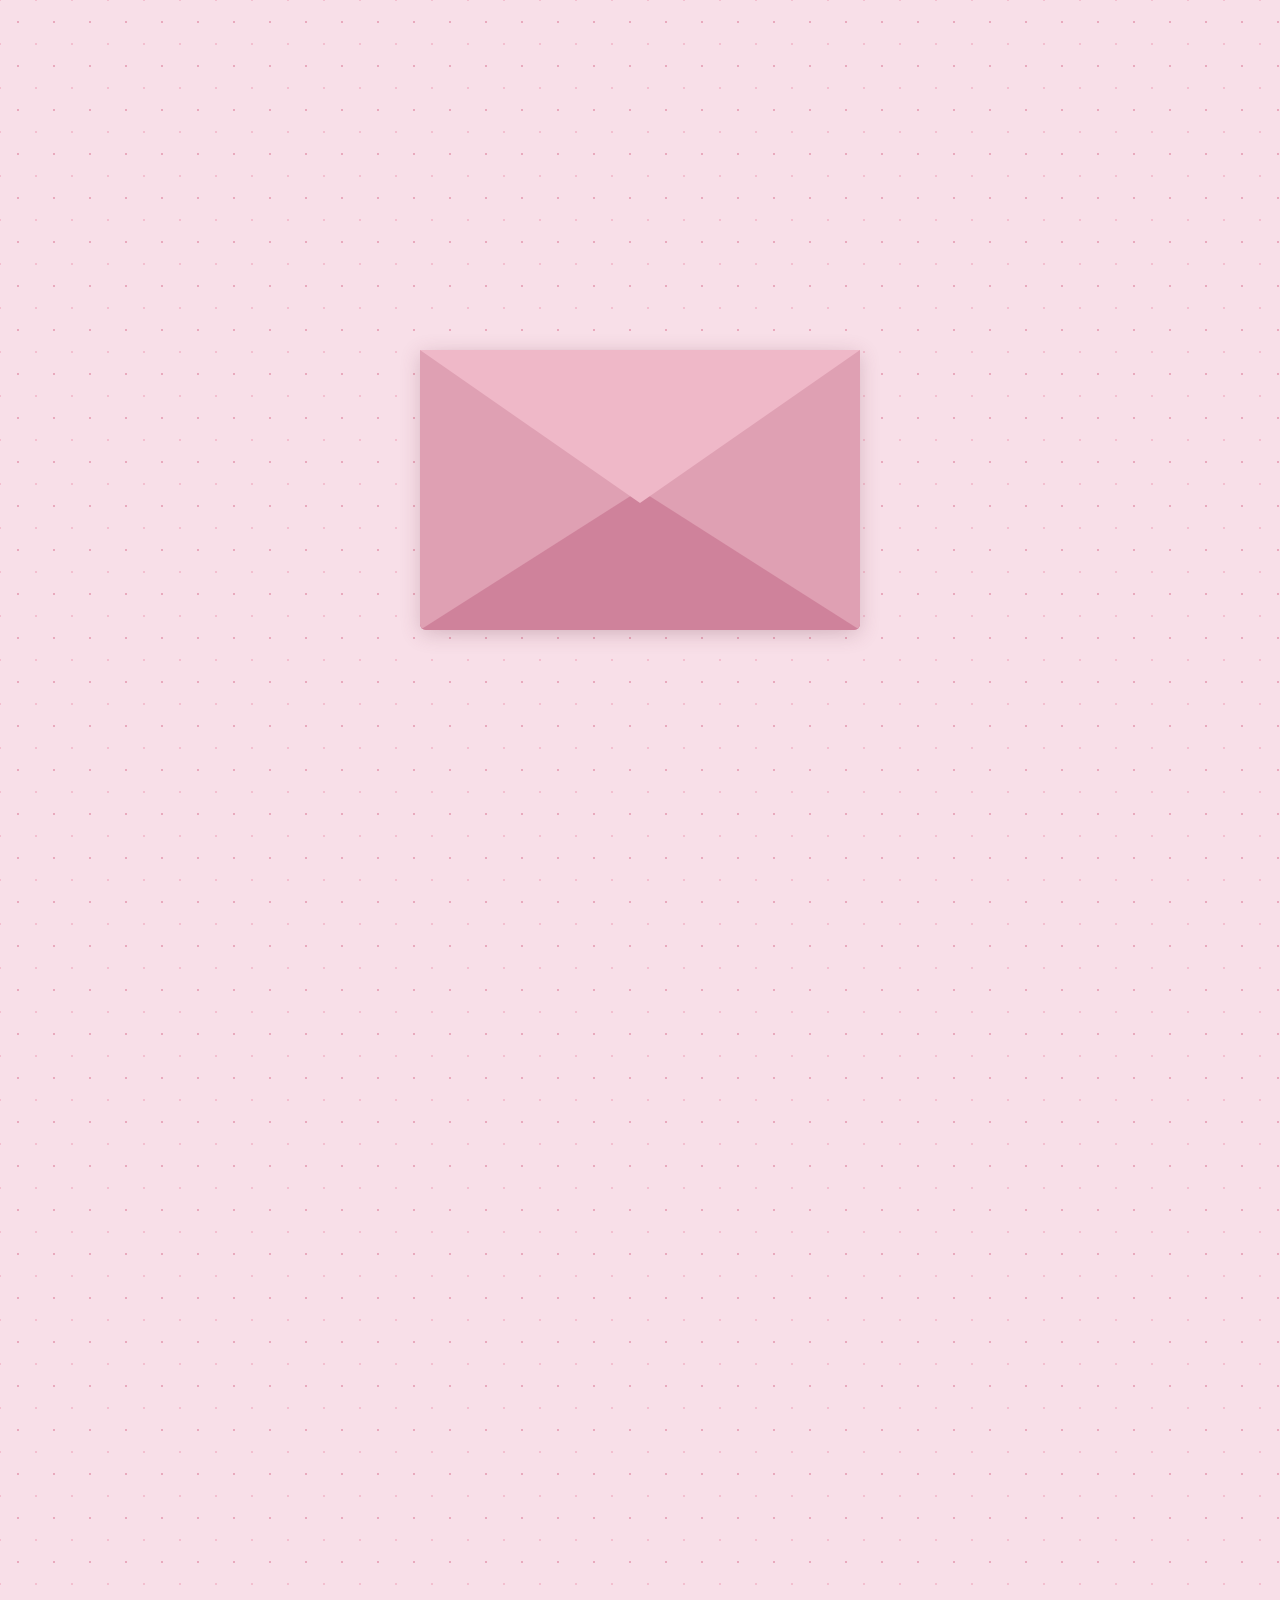
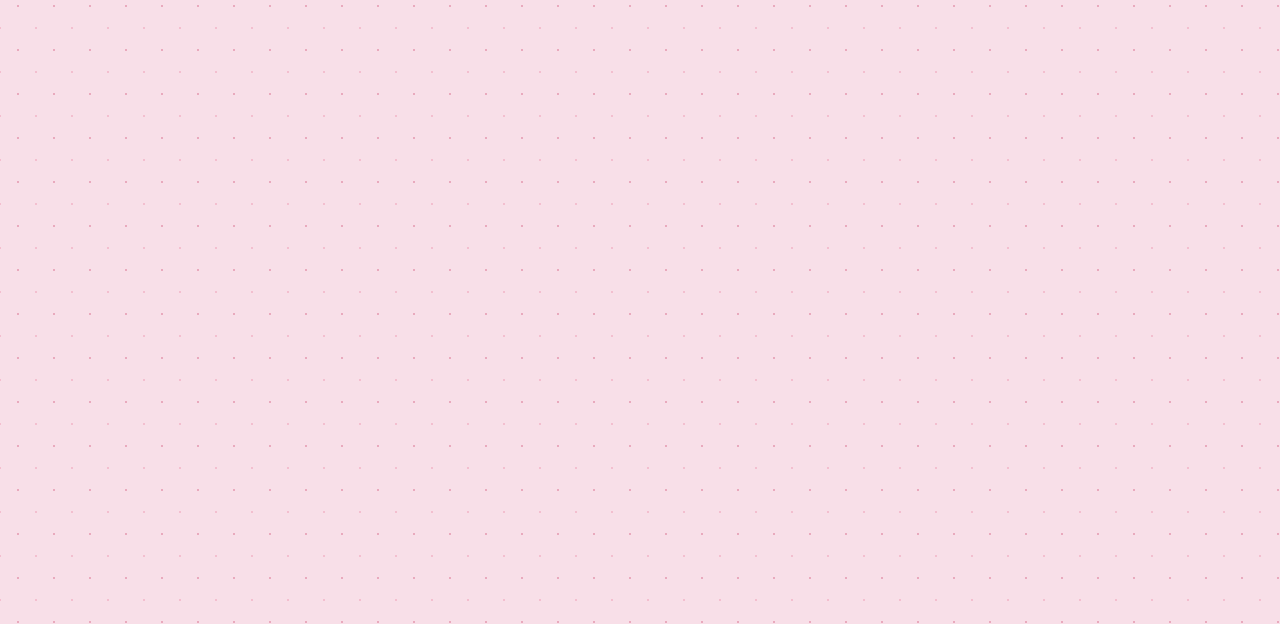
==== index.html @ 293bd26d "make portrait" ====
<!DOCTYPE html>
<html lang="en">
  <head>
    <meta charset="UTF-8" />
    <title>Birthday party invitation</title>
    <link rel="preconnect" href="https://fonts.googleapis.com" />
    <link rel="preconnect" href="https://fonts.gstatic.com" crossorigin />
    <link
      href="https://fonts.googleapis.com/css2?family=Carattere&display=swap"
      rel="stylesheet" />
    <link rel="stylesheet" href="style.css" />
  </head>
  <body>
    <div class="envelope-wrapper">
      <div id="envelope" class="close" role="button" tabindex="0" aria-label="Open birthday invitation" aria-expanded="false">
        <div class="front flap"></div>
        <div class="front pocket"></div>
        <div class="letter">
          <div class="words line2">Dear Guest,</div>
          <div class="words line3">You're invited to celebrate...</div>
        </div>
        <div class="confetti-container">
          <div class="confetti a1"></div>
          <div class="confetti a2"></div>
          <div class="confetti a3"></div>
          <div class="confetti a4"></div>
          <div class="confetti a5"></div>
        </div>
      </div>
    </div>
    <main id="invitation" class="invitation" aria-hidden="true">
      <div class="invitation-layout">
        <img class="invitation-image" src="invite.svg" alt="Birthday party invitation" />
        <div class="invitation-actions">
          <div class="rsvp-control">
            <a class="rsvp-link" href="https://partiful.com/events/" target="_blank" rel="noopener noreferrer" aria-label="Go to the RSVP page">
              <img src="rsvp.jpeg" alt="RSVP" />
            </a>
            <span class="rsvp-label">rsvp</span>
          </div>
          <div class="spotify-control">
            <a class="spotify-link" href="https://open.spotify.com/" target="_blank" rel="noopener noreferrer" aria-label="Open the Spotify playlist">
              <img src="vinyl.svg" alt="Spotify playlist" />
            </a>
            <span class="spotify-label">song requests</span>
          </div>
        </div>
      </div>
    </main>
    <script src="https://cdnjs.cloudflare.com/ajax/libs/jquery/3.5.1/jquery.min.js"></script>
    <script src="script.js"></script>
  </body>
</html>
---- style.css ----
#envelope {
  position: relative;
  width: 440px;
  height: 280px;
  border-bottom-left-radius: 6px;
  border-bottom-right-radius: 6px;
  margin-left: auto;
  margin-right: auto;
  top: 0;
  background-color: #e7a0b4;
  box-shadow: 0 4px 20px rgba(117, 63, 78, 0.24);
}

.front {
  position: absolute;
  width: 0;
  height: 0;
  z-index: 3;
}

.flap {
  border-left: 220px solid transparent;
  border-right: 220px solid transparent;
  border-bottom: 128px solid transparent;
  border-top: 153px solid #efb8c8;
  transform-origin: top;
  pointer-events: none;
}

.pocket {
  border-left: 220px solid #dfa0b3;
  border-right: 220px solid #dfa0b3;
  border-bottom: 140px solid #cf829b;
  border-top: 140px solid transparent;
  border-bottom-left-radius: 6px;
  border-bottom-right-radius: 6px;
}

.letter {
  position: relative;
  background-color: #fffdf8;
  width: 90%;
  margin-left: auto;
  margin-right: auto;
  height: 90%;
  top: 5%;
  border-radius: 6px;
  border: 2px solid #d96b8a;
  box-sizing: border-box;
  box-shadow: 0 2px 26px rgba(0, 0, 0, 0.12);
  font-family: "Carattere", cursive;
}

.letter:after {
  content: "";
  position: absolute;
  top: 0;
  bottom: 0;
  left: 0;
  right: 0;
  border: 1px solid #efb8c8;
  border-radius: 3px;
  inset: 8px;
}

.words {
  position: absolute;
  left: 10%;
  width: 80%;
  height: 14%;
  background-color: transparent;
}

.words.line2 {
  top: 30%;
  text-align: center;
  font-size: 1.8rem;
}

.words.line3 {
  top: 50%;
  font-size: 1.8rem;
  text-align: center;
}

.open .flap {
  transform: rotateX(180deg);
  transition: transform 0.4s ease, z-index 0.6s;
  z-index: 1;
}

.close .flap {
  transform: rotateX(0deg);
  transition: transform 0.4s 0.6s ease, z-index 1s;
  z-index: 5;
}

.close .letter {
  transform: translateY(0px);
  transition: transform 0.4s ease, z-index 1s;
  z-index: 1;
}

.open .letter {
  transform: translateY(-190px);
  transition: transform 0.4s 0.6s ease, z-index 0.6s;
  z-index: 2;
}

.confetti-container {
  position: absolute;
  top: 110px;
  left: 0;
  right: 0;
  z-index: 2;
}

.confetti {
  position: absolute;
  bottom: 0;
  width: 10px;
  height: 22px;
  border-radius: 2px;
  pointer-events: none;
}

.confetti:nth-child(1) {
  left: 20%;
  background: #f4b942;
  transform: rotate(18deg);
}

.confetti:nth-child(2) {
  left: 55%;
  background: #35a7a0;
  transform: rotate(-22deg);
}

.confetti:nth-child(3) {
  left: 10%;
  background: #ed6a5a;
  transform: rotate(35deg);
}

.confetti:nth-child(4) {
  left: 72%;
  background: #7b61a8;
  transform: rotate(-12deg);
}

.confetti:nth-child(5) {
  left: 38%;
  background: #f28f3b;
  transform: rotate(28deg);
}

.close .confetti-container .confetti {
  opacity: 0;
  animation: none;
}

.confetti.a1 {
  transform: scale(0.6);
  opacity: 0;
  animation: slideUp 4s linear 1, sideSway 2s ease-in-out 4 alternate;
  animation-fill-mode: forwards;
  animation-delay: 0.7s;
}

.confetti.a2 {
  transform: scale(1);
  opacity: 0;
  animation: slideUp 5s linear 1, sideSway 4s ease-in-out 2 alternate;
  animation-fill-mode: forwards;
  animation-delay: 0.7s;
}

.confetti.a3 {
  transform: scale(0.8);
  opacity: 0;
  animation: slideUp 7s linear 1, sideSway 2s ease-in-out 6 alternate;
  animation-fill-mode: forwards;
  animation-delay: 0.7s;
}

.confetti.a4,
.confetti.a5 {
  opacity: 0;
  animation: slideUp 6s linear 1, sideSway 3s ease-in-out 4 alternate;
  animation-fill-mode: forwards;
  animation-delay: 0.7s;
}

@keyframes slideUp {
  0% {
    top: 0;
    opacity: 0;
  }
  5% {
    opacity: 1;
  }
  100% {
    top: -600px;
    opacity: 0;
  }
}
@keyframes sideSway {
  0% {
    margin-left: 0px;
  }
  100% {
    margin-left: 50px;
  }
}
.envelope-wrapper {
  height: 100vh;
  display: flex;
  align-items: center;
  justify-content: center;
  transform: translateY(40px);
}

body {
  overflow-x: hidden;
  color: #3d3040;
  margin: 0;
  min-height: 100vh;
  background-color: #f8dfe8;
  background-image: radial-gradient(#e9aabd 1px, transparent 1px), radial-gradient(#f3bfcf 1px, transparent 1px);
  background-position: 0 0, 18px 22px;
  background-size: 36px 44px;
}

.envelope-wrapper {
  position: relative;
  z-index: 2;
  transition: opacity 0.7s ease, transform 0.8s ease;
}

#envelope {
  cursor: pointer;
  transition: transform 0.25s ease, box-shadow 0.25s ease;
}

#envelope:hover,
#envelope:focus-visible {
  transform: translateY(-8px) rotate(-1deg);
  box-shadow: 0 16px 30px rgba(114, 61, 50, 0.28);
  outline: none;
}

#envelope.open {
  cursor: default;
}

.open .flap,
.open .letter {
  transition-duration: 0.65s;
}

.invitation {
  display: grid;
  min-height: 100vh;
  place-items: center;
  padding: 8rem 1.5rem;
  box-sizing: border-box;
  opacity: 0;
  transform: translateY(30px);
  pointer-events: none;
  transition: opacity 0.9s ease, transform 0.9s ease;
}

.invitation-layout {
  display: grid;
  grid-template-columns: 1fr;
  justify-items: center;
  gap: 2.5rem;
  width: min(100%, 760px);
}

.invitation.is-visible {
  opacity: 1;
  transform: translateY(0);
  pointer-events: auto;
}

.invitation-image {
  display: block;
  width: min(100%, 620px);
  height: auto;
  box-shadow: 12px 12px 0 rgba(217, 83, 79, 0.16);
}

.invitation-actions {
  display: flex;
  align-items: flex-start;
  justify-content: center;
  gap: 2.5rem;
}

.rsvp-control {
  display: grid;
  justify-items: center;
  gap: 0.15rem;
}

.rsvp-link {
  display: block;
  width: 120px;
  height: 120px;
  aspect-ratio: 1;
  padding: 3px;
  box-sizing: border-box;
  background: #d96b8a;
  border-radius: 50%;
  filter: drop-shadow(0 8px 18px rgba(117, 63, 78, 0.2));
  transition: filter 0.2s ease;
}

.rsvp-link img {
  display: block;
  width: 100%;
  height: 100%;
  object-fit: cover;
  border-radius: 50%;
}

.rsvp-link:hover,
.rsvp-link:focus-visible {
  animation: rsvpShake 0.45s ease-in-out;
  filter: drop-shadow(0 0 0 #d96b8a) drop-shadow(0 0 8px #d96b8a);
  outline: none;
}

.rsvp-label {
  color: #a94065;
  font-family: "Carattere", cursive;
  font-size: 1.25rem;
  opacity: 0;
  transform: translateY(-4px);
  transition: opacity 0.2s ease, transform 0.2s ease;
}

.rsvp-link:hover + .rsvp-label,
.rsvp-link:focus-visible + .rsvp-label {
  opacity: 1;
  transform: translateY(0);
}

.spotify-link {
  display: block;
  width: 120px;
  border-radius: 50%;
  box-shadow: 0 8px 18px rgba(117, 63, 78, 0.2);
  transition: box-shadow 0.2s ease;
}

.spotify-control {
  display: grid;
  justify-items: center;
  gap: 0.15rem;
}

.spotify-label {
  color: #a94065;
  font-family: "Carattere", cursive;
  font-size: 1.25rem;
  opacity: 0;
  transform: translateY(-4px);
  transition: opacity 0.2s ease, transform 0.2s ease;
}

.spotify-control:hover .spotify-label,
.spotify-control:focus-within .spotify-label {
  opacity: 1;
  transform: translateY(0);
}

.spotify-link img {
  display: block;
  width: 100%;
  height: auto;
  border-radius: 50%;
}

.spotify-link:hover,
.spotify-link:focus-visible {
  animation: recordSpin 1.2s linear infinite;
  outline: 3px solid #d96b8a;
  outline-offset: 5px;
}

@keyframes recordSpin {
  to {
    transform: rotate(360deg);
  }
}

@keyframes rsvpShake {
  0%,
  100% {
    transform: rotate(0deg);
  }
  25% {
    transform: rotate(-5deg) translateX(-3px);
  }
  75% {
    transform: rotate(5deg) translateX(3px);
  }
}

@media (max-width: 600px) {
  .envelope-wrapper {
    transform: translateY(10px) scale(0.72);
    transform-origin: center;
  }

  .invitation {
    padding: 5rem 1rem;
  }

  .invitation-image {
    box-shadow: 7px 7px 0 rgba(217, 83, 79, 0.16);
  }
}
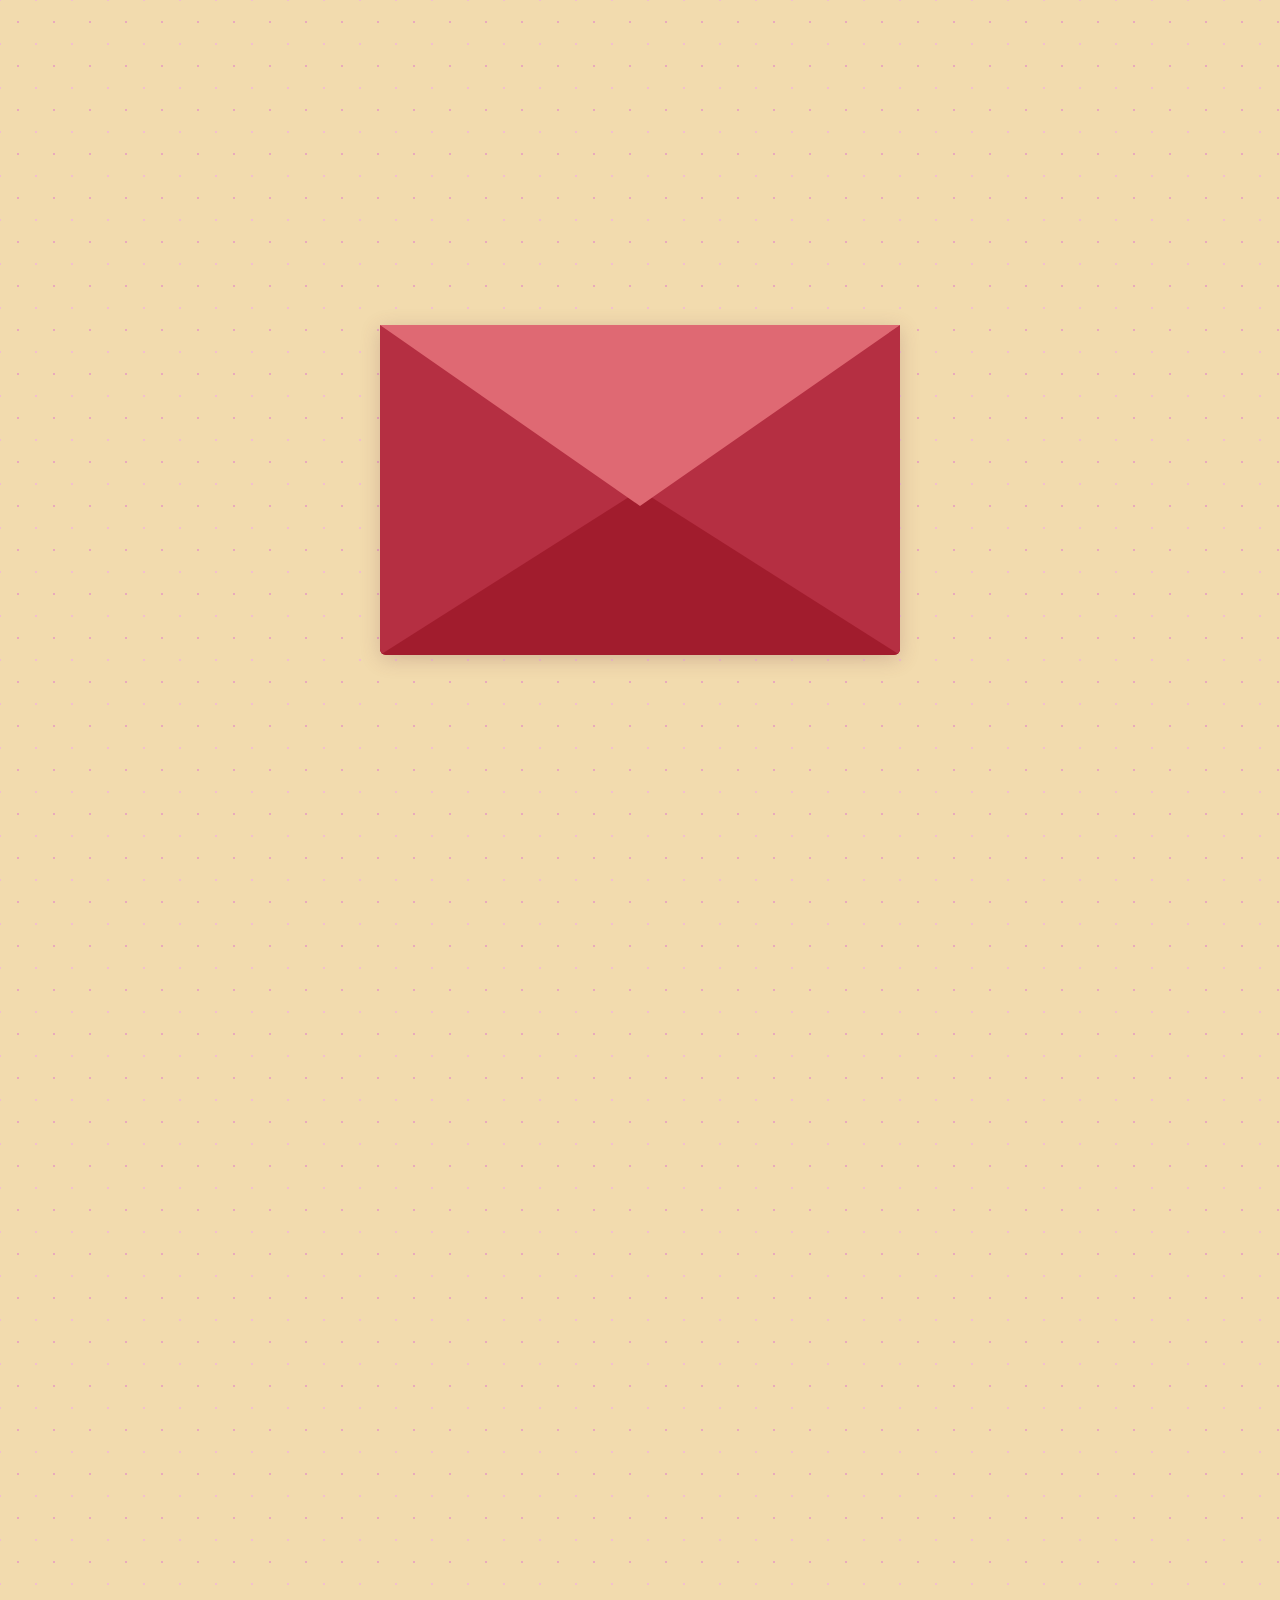
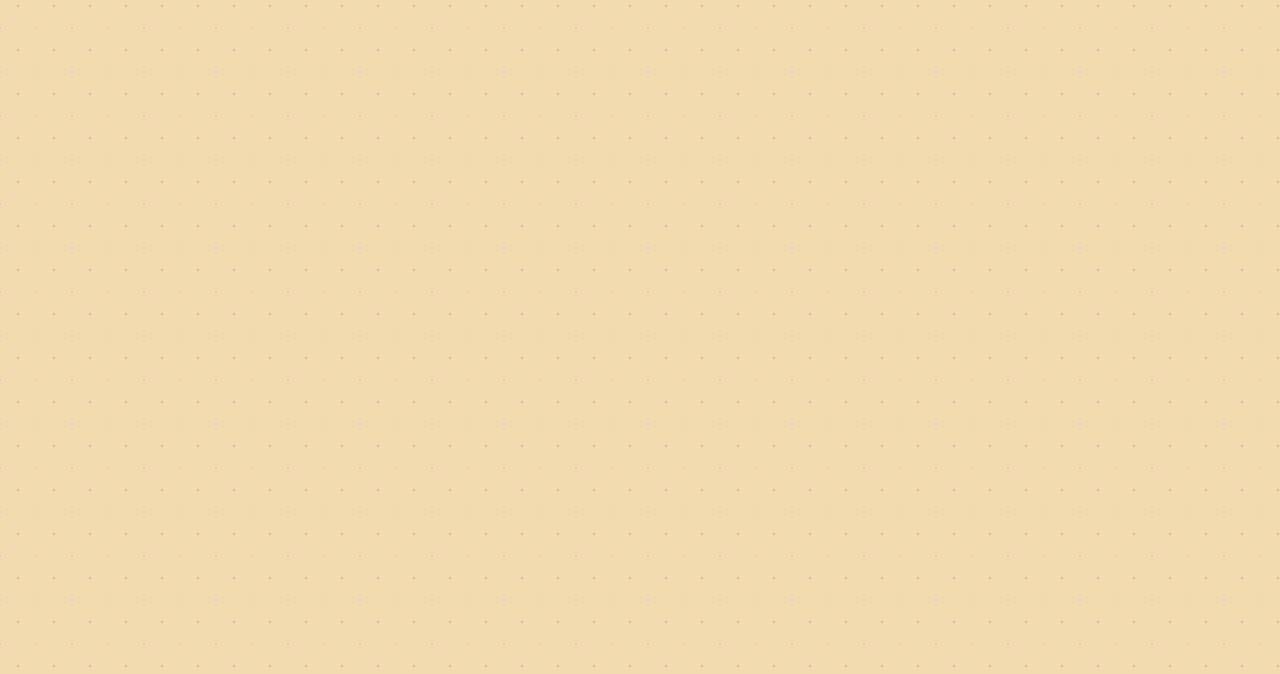
==== commit b6c4c85c: "adds new icons, real invite and links" ====
--- a/index.html
+++ b/index.html
@@ -16,8 +16,7 @@
         <div class="front flap"></div>
         <div class="front pocket"></div>
         <div class="letter">
-          <div class="words line2">Dear Guest,</div>
-          <div class="words line3">You're invited to celebrate...</div>
+          <div class="words line">Dear Guest,</div>
         </div>
         <div class="confetti-container">
           <div class="confetti a1"></div>
@@ -30,16 +29,24 @@
     </div>
     <main id="invitation" class="invitation" aria-hidden="true">
       <div class="invitation-layout">
-        <img class="invitation-image" src="invite.svg" alt="Birthday party invitation" />
+        <button class="invitation-zoom" type="button" aria-label="View invitation larger">
+          <img class="invitation-image" src="invite.png" alt="Birthday party invitation" />
+        </button>
         <div class="invitation-actions">
           <div class="rsvp-control">
-            <a class="rsvp-link" href="https://partiful.com/events/" target="_blank" rel="noopener noreferrer" aria-label="Go to the RSVP page">
-              <img src="rsvp.jpeg" alt="RSVP" />
+            <a class="rsvp-link" href="https://partiful.com/e/xofQzETdqb0BGZr73idT" target="_blank" rel="noopener noreferrer" aria-label="Go to the RSVP page">
+              <img src="rsvp.png" alt="RSVP" />
             </a>
             <span class="rsvp-label">rsvp</span>
           </div>
+          <div class="venue-control">
+            <a class="venue-link" href="https://www.google.com/maps/place/P%C3%9ARL+Barbican/@51.5205556,-0.1006305,17z/data=!3m1!4b1!4m6!3m5!1s0x48761bf60373f855:0xc0ab919cf98aa048!8m2!3d51.5205556!4d-0.0980556!16s%2Fg%2F11ms7d8zxk" target="_blank" rel="noopener noreferrer" aria-label="Open the venue location">
+              <img src="venue.png" alt="Venue" />
+            </a>
+            <span class="venue-label">venue</span>
+          </div>
           <div class="spotify-control">
-            <a class="spotify-link" href="https://open.spotify.com/" target="_blank" rel="noopener noreferrer" aria-label="Open the Spotify playlist">
+            <a class="spotify-link" href="https://open.spotify.com/playlist/0o79EeUhriAtnJVMAKlaz8?si=aab25e86131a46db&pt=e0f8520f76dee142ecedc3741c4094bd" target="_blank" rel="noopener noreferrer" aria-label="Open the Spotify playlist">
               <img src="vinyl.svg" alt="Spotify playlist" />
             </a>
             <span class="spotify-label">song requests</span>
@@ -47,6 +54,10 @@
         </div>
       </div>
     </main>
+    <div id="image-modal" class="image-modal" hidden>
+      <button class="image-modal-close" type="button" aria-label="Close enlarged invitation">Close</button>
+      <img src="invite.png" alt="Birthday party invitation enlarged" />
+    </div>
     <script src="https://cdnjs.cloudflare.com/ajax/libs/jquery/3.5.1/jquery.min.js"></script>
     <script src="script.js"></script>
   </body>
--- a/style.css
+++ b/style.css
@@ -1,13 +1,20 @@
+@font-face {
+  font-family: "Silk Factory";
+  src: url("fonts/SilkFactory-Regular.ttf") format("truetype");
+  font-weight: normal;
+  font-style: normal;
+}
+
 #envelope {
   position: relative;
-  width: 440px;
-  height: 280px;
+  width: 520px;
+  height: 330px;
   border-bottom-left-radius: 6px;
   border-bottom-right-radius: 6px;
   margin-left: auto;
   margin-right: auto;
   top: 0;
-  background-color: #e7a0b4;
+  background-color: #c44755;
   box-shadow: 0 4px 20px rgba(117, 63, 78, 0.24);
 }
 
@@ -19,19 +26,19 @@
 }
 
 .flap {
-  border-left: 220px solid transparent;
-  border-right: 220px solid transparent;
-  border-bottom: 128px solid transparent;
-  border-top: 153px solid #efb8c8;
+  border-left: 260px solid transparent;
+  border-right: 260px solid transparent;
+  border-bottom: 151px solid transparent;
+  border-top: 181px solid #df6973;
   transform-origin: top;
   pointer-events: none;
 }
 
 .pocket {
-  border-left: 220px solid #dfa0b3;
-  border-right: 220px solid #dfa0b3;
-  border-bottom: 140px solid #cf829b;
-  border-top: 140px solid transparent;
+  border-left: 260px solid #b52f42;
+  border-right: 260px solid #b52f42;
+  border-bottom: 165px solid #a11c2d;
+  border-top: 165px solid transparent;
   border-bottom-left-radius: 6px;
   border-bottom-right-radius: 6px;
 }
@@ -45,7 +52,7 @@
   height: 90%;
   top: 5%;
   border-radius: 6px;
-  border: 2px solid #d96b8a;
+  border: 2px solid #c94f5b;
   box-sizing: border-box;
   box-shadow: 0 2px 26px rgba(0, 0, 0, 0.12);
   font-family: "Carattere", cursive;
@@ -58,7 +65,7 @@
   bottom: 0;
   left: 0;
   right: 0;
-  border: 1px solid #efb8c8;
+  border: 1px solid #e56f78;
   border-radius: 3px;
   inset: 8px;
 }
@@ -71,16 +78,10 @@
   background-color: transparent;
 }
 
-.words.line2 {
-  top: 30%;
+.words.line {
+  top: 40%;
   text-align: center;
-  font-size: 1.8rem;
-}
-
-.words.line3 {
-  top: 50%;
-  font-size: 1.8rem;
-  text-align: center;
+  font-size: 2.7rem;
 }
 
 .open .flap {
@@ -102,14 +103,14 @@
 }
 
 .open .letter {
-  transform: translateY(-190px);
+  transform: translateY(-225px);
   transition: transform 0.4s 0.6s ease, z-index 0.6s;
   z-index: 2;
 }
 
 .confetti-container {
   position: absolute;
-  top: 110px;
+  top: 130px;
   left: 0;
   right: 0;
   z-index: 2;
@@ -118,39 +119,39 @@
 .confetti {
   position: absolute;
   bottom: 0;
-  width: 10px;
-  height: 22px;
+  width: 12px;
+  height: 26px;
   border-radius: 2px;
   pointer-events: none;
 }
 
 .confetti:nth-child(1) {
   left: 20%;
-  background: #f4b942;
+  background: #ffd6e0;
   transform: rotate(18deg);
 }
 
 .confetti:nth-child(2) {
   left: 55%;
-  background: #35a7a0;
+  background: #f5b6c6;
   transform: rotate(-22deg);
 }
 
 .confetti:nth-child(3) {
   left: 10%;
-  background: #ed6a5a;
+  background: #ffc4d2;
   transform: rotate(35deg);
 }
 
 .confetti:nth-child(4) {
   left: 72%;
-  background: #7b61a8;
+  background: #eea1b5;
   transform: rotate(-12deg);
 }
 
 .confetti:nth-child(5) {
   left: 38%;
-  background: #f28f3b;
+  background: #ffe5eb;
   transform: rotate(28deg);
 }
 
@@ -225,13 +226,14 @@
   color: #3d3040;
   margin: 0;
   min-height: 100vh;
-  background-color: #f8dfe8;
+  background-color: #f2dbae;
   background-image: radial-gradient(#e9aabd 1px, transparent 1px), radial-gradient(#f3bfcf 1px, transparent 1px);
   background-position: 0 0, 18px 22px;
   background-size: 36px 44px;
 }
 
 .envelope-wrapper {
+  max-width: 100vw;
   position: relative;
   z-index: 2;
   transition: opacity 0.7s ease, transform 0.8s ease;
@@ -274,7 +276,7 @@
   display: grid;
   grid-template-columns: 1fr;
   justify-items: center;
-  gap: 2.5rem;
+  gap: 2rem;
   width: min(100%, 760px);
 }
 
@@ -284,35 +286,50 @@
   pointer-events: auto;
 }
 
+.invitation-zoom {
+  display: block;
+  width: min(100%, 620px);
+  padding: 0;
+  border: 0;
+  background: transparent;
+  cursor: zoom-in;
+}
+
 .invitation-image {
   display: block;
-  width: min(100%, 620px);
+  width: 100%;
   height: auto;
   box-shadow: 12px 12px 0 rgba(217, 83, 79, 0.16);
+  transition: transform 0.25s ease, box-shadow 0.25s ease;
+}
+
+.invitation-zoom:hover .invitation-image,
+.invitation-zoom:focus-visible .invitation-image {
+  transform: translateY(-4px);
+  box-shadow: 14px 16px 0 rgba(217, 83, 79, 0.2);
+}
+
+.invitation-zoom:focus-visible {
+  outline: 3px solid #d96b8a;
+  outline-offset: 7px;
 }
 
 .invitation-actions {
   display: flex;
-  align-items: flex-start;
+  align-items: flex-end;
   justify-content: center;
-  gap: 2.5rem;
+  gap: 2rem;
 }
 
 .rsvp-control {
   display: grid;
   justify-items: center;
-  gap: 0.15rem;
+  gap: 0.35rem;
 }
 
 .rsvp-link {
   display: block;
-  width: 120px;
-  height: 120px;
-  aspect-ratio: 1;
-  padding: 3px;
-  box-sizing: border-box;
-  background: #d96b8a;
-  border-radius: 50%;
+  width: 110px;
   filter: drop-shadow(0 8px 18px rgba(117, 63, 78, 0.2));
   transition: filter 0.2s ease;
 }
@@ -320,36 +337,24 @@
 .rsvp-link img {
   display: block;
   width: 100%;
-  height: 100%;
-  object-fit: cover;
-  border-radius: 50%;
+  height: auto;
 }
 
 .rsvp-link:hover,
 .rsvp-link:focus-visible {
   animation: rsvpShake 0.45s ease-in-out;
-  filter: drop-shadow(0 0 0 #d96b8a) drop-shadow(0 0 8px #d96b8a);
   outline: none;
 }
 
 .rsvp-label {
   color: #a94065;
-  font-family: "Carattere", cursive;
+  font-family: "Silk Factory", cursive;
   font-size: 1.25rem;
-  opacity: 0;
-  transform: translateY(-4px);
-  transition: opacity 0.2s ease, transform 0.2s ease;
-}
-
-.rsvp-link:hover + .rsvp-label,
-.rsvp-link:focus-visible + .rsvp-label {
-  opacity: 1;
-  transform: translateY(0);
 }
 
 .spotify-link {
   display: block;
-  width: 120px;
+  width: 110px;
   border-radius: 50%;
   box-shadow: 0 8px 18px rgba(117, 63, 78, 0.2);
   transition: box-shadow 0.2s ease;
@@ -358,22 +363,13 @@
 .spotify-control {
   display: grid;
   justify-items: center;
-  gap: 0.15rem;
+  gap: 0.35rem;
 }
 
 .spotify-label {
   color: #a94065;
-  font-family: "Carattere", cursive;
+  font-family: "Silk Factory", cursive;
   font-size: 1.25rem;
-  opacity: 0;
-  transform: translateY(-4px);
-  transition: opacity 0.2s ease, transform 0.2s ease;
-}
-
-.spotify-control:hover .spotify-label,
-.spotify-control:focus-within .spotify-label {
-  opacity: 1;
-  transform: translateY(0);
 }
 
 .spotify-link img {
@@ -386,8 +382,38 @@
 .spotify-link:hover,
 .spotify-link:focus-visible {
   animation: recordSpin 1.2s linear infinite;
-  outline: 3px solid #d96b8a;
-  outline-offset: 5px;
+  outline: none;
+}
+
+.venue-control {
+  display: grid;
+  justify-items: center;
+  gap: 0.35rem;
+}
+
+.venue-link {
+  display: block;
+  width: 110px;
+  text-decoration: none;
+  filter: drop-shadow(0 8px 18px rgba(117, 63, 78, 0.2));
+}
+
+.venue-link img {
+  display: block;
+  width: 100%;
+  height: auto;
+}
+
+.venue-link:hover,
+.venue-link:focus-visible {
+  animation: rsvpShake 0.45s ease-in-out;
+  outline: none;
+}
+
+.venue-label {
+  color: #a94065;
+  font-family: "Silk Factory", cursive;
+  font-size: 1.25rem;
 }
 
 @keyframes recordSpin {
@@ -409,9 +435,50 @@
   }
 }
 
+.image-modal {
+  position: fixed;
+  inset: 0;
+  z-index: 20;
+  display: grid;
+  place-items: center;
+  padding: 2rem;
+  background: rgba(61, 48, 64, 0.82);
+}
+
+.image-modal[hidden] {
+  display: none;
+}
+
+.image-modal img {
+  display: block;
+  max-width: min(92vw, 760px);
+  max-height: 90vh;
+  width: auto;
+  height: auto;
+  box-shadow: 0 18px 45px rgba(0, 0, 0, 0.3);
+}
+
+.image-modal-close {
+  position: absolute;
+  top: 1rem;
+  right: 1rem;
+  padding: 0.6rem 0.9rem;
+  border: 1px solid #fff8f5;
+  color: #fff8f5;
+  background: transparent;
+  font: 700 0.75rem Georgia, serif;
+  letter-spacing: 0.08em;
+  text-transform: uppercase;
+  cursor: pointer;
+}
+
+.modal-open {
+  overflow: hidden;
+}
+
 @media (max-width: 600px) {
   .envelope-wrapper {
-    transform: translateY(10px) scale(0.72);
+    transform: translateY(10px) scale(min(0.72, calc((100vw - 1rem) / 520)));
     transform-origin: center;
   }
 
@@ -419,7 +486,33 @@
     padding: 5rem 1rem;
   }
 
+  .invitation-zoom {
+    width: 100%;
+  }
+
   .invitation-image {
     box-shadow: 7px 7px 0 rgba(217, 83, 79, 0.16);
   }
-}
+
+  .invitation-actions {
+    gap: 1rem;
+  }
+
+  .rsvp-link,
+  .spotify-link,
+  .venue-link {
+    width: 84px;
+  }
+
+}
+
+@media (prefers-reduced-motion: reduce) {
+  *,
+  *::before,
+  *::after {
+    scroll-behavior: auto !important;
+    transition-duration: 0.01ms !important;
+    animation-duration: 0.01ms !important;
+    animation-iteration-count: 1 !important;
+  }
+}
